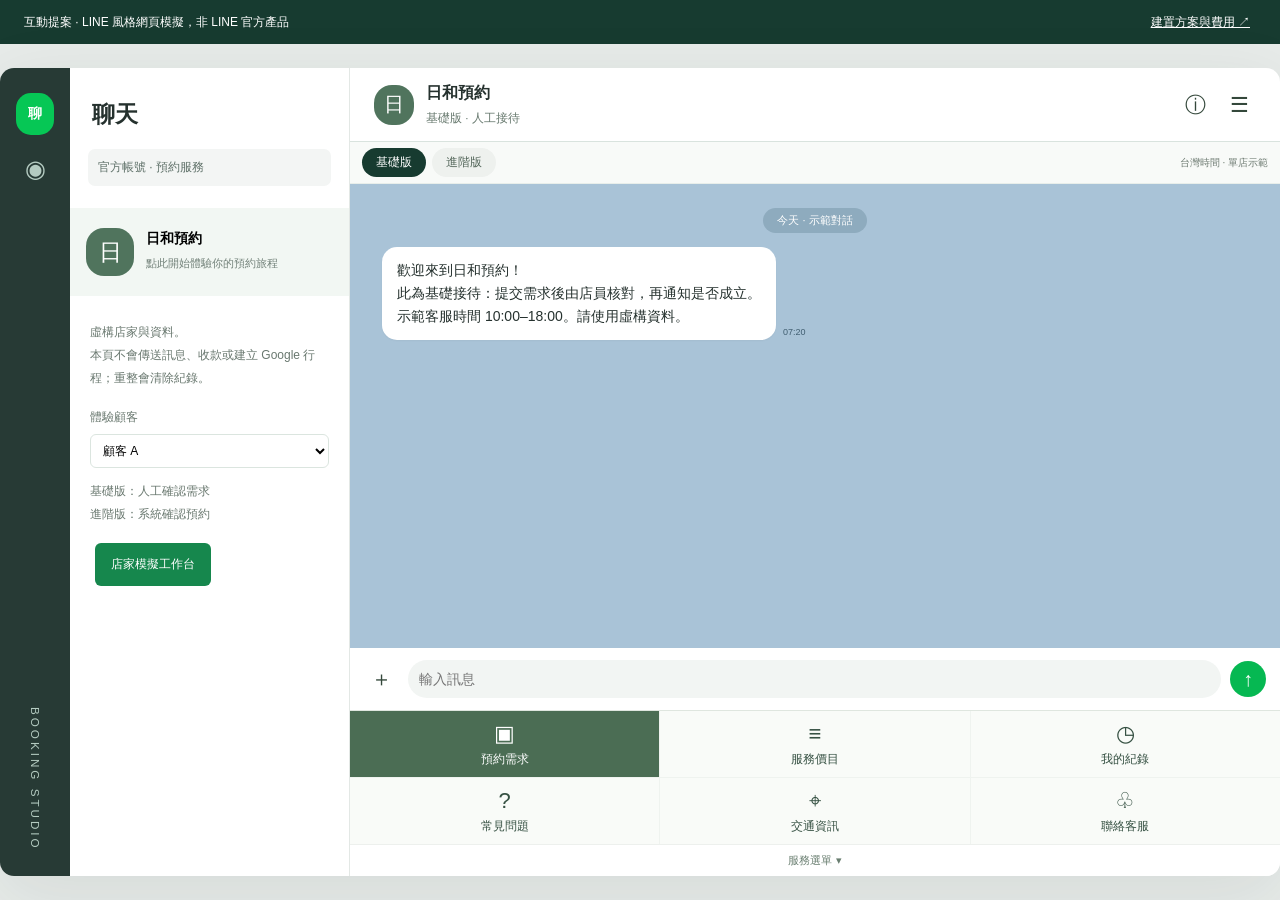
==== docs/booking-v2/index.html @ fa05d841 "Add LINE-style basic and advanced booking preview" ====
<!doctype html><html lang="zh-Hant"><head><meta charset="utf-8"><meta name="viewport" content="width=device-width,initial-scale=1"><title>日和預約｜雙版本聊天體驗</title><style>
*{box-sizing:border-box}body{margin:0;font:14px -apple-system,BlinkMacSystemFont,'Segoe UI','Microsoft JhengHei',sans-serif;color:#25312e;background:#e7ebe9}button,input,select{font:inherit}button{cursor:pointer}button:focus-visible,input:focus-visible,select:focus-visible,a:focus-visible{outline:3px solid #008c56;outline-offset:2px}button{border:0}button:disabled{opacity:.4;cursor:default}.banner{height:44px;display:flex;align-items:center;justify-content:space-between;padding:0 24px;background:#173b30;color:white;font-size:12px}.banner button{background:none;color:white;text-decoration:underline}.app{display:grid;grid-template-columns:70px 280px minmax(320px,1fr);max-width:1440px;margin:24px auto;height:calc(100dvh - 92px);min-height:550px;background:white;border-radius:14px;overflow:hidden;box-shadow:0 18px 70px #12332316}.rail{background:#273a35;display:flex;align-items:center;flex-direction:column;gap:20px;padding:25px 8px;color:#b4cbc1}.rail b{background:#06c755;border-radius:15px;color:white;padding:12px}.rail span{font-size:24px}.rail small{margin-top:auto;writing-mode:vertical-rl;letter-spacing:3px}.list{border-right:1px solid #e3e8e5;background:#fff}.list h1{font-size:23px;padding:12px 22px 0}.search{margin:18px 18px 22px;padding:10px;background:#f3f5f4;border-radius:7px;color:#5e7068;font-size:12px}.chatitem{width:100%;display:flex;gap:12px;text-align:left;padding:20px 16px;background:#f2f7f3}.avatar{display:grid;place-items:center;width:48px;height:48px;flex-shrink:0;border-radius:18px;background:#50745d;color:white;font-size:23px;font-family:serif}.chatitem strong{display:block;margin:2px 0 6px}.chatitem small{color:#718078;font-size:11px}.listnote{padding:25px 20px;color:#69786f;font-size:12px;line-height:1.9}.listnote label{display:block;margin:16px 0 6px}.listnote select{width:100%;padding:8px;border:1px solid #dbe5df;border-radius:6px;background:white}.window{min-height:0;display:flex;flex-direction:column}.head{height:74px;flex-shrink:0;border-bottom:1px solid #d9e3de;display:flex;align-items:center;gap:12px;padding:12px 24px}.head .avatar{width:40px;height:40px;font-size:20px}.head h2{font-size:16px;margin:0 0 5px}.head small{color:#67796e}.head .tools{margin-left:auto;display:flex;gap:10px}.icon{background:transparent;font-size:21px;color:#34483b;padding:7px}.back{display:none}.chat{background:#a9c3d7;flex:1;min-height:170px;overflow:auto;padding:24px 32px;display:flex;flex-direction:column;gap:14px}.date{font-size:11px;color:white;align-self:center;background:#6f8fa177;border-radius:20px;padding:5px 14px}.message{display:flex;align-items:flex-end;gap:7px;max-width:84%}.message.mine{align-self:flex-end;flex-direction:row-reverse}.bubble{border-radius:15px;background:white;padding:12px 15px;white-space:pre-wrap;line-height:1.65;overflow-wrap:anywhere;box-shadow:0 1px 2px #00000009}.mine .bubble{background:#9de77c}.stamp{font-size:9px;white-space:nowrap;color:#415f71;margin-bottom:3px}.card{padding:0;overflow:hidden;width:300px;max-width:100%}.card h3{margin:0;padding:16px 16px 6px;font-size:16px}.card p{margin:0;padding:6px 16px 16px;font-size:13px;color:#63756c}.card button{display:block;background:white;border-top:1px solid #e5ebe7;padding:12px;width:100%;color:#078743;font-weight:600}.card button:hover{background:#eff8f1}.rich{display:grid;grid-template-columns:repeat(3,1fr);background:#eff3ef;gap:1px;flex-shrink:0;border-top:1px solid #dfe6df}.rich button{background:#f9fbf8;color:#365143;min-height:66px;display:flex;flex-direction:column;align-items:center;justify-content:center;gap:4px;font-size:12px}.rich b{font-size:22px;font-weight:400}.rich button:first-child{background:#4b6d54;color:white}.rich[hidden]{display:none}.composer{display:flex;align-items:center;padding:10px 14px;gap:9px;flex-shrink:0}.composer input{flex:1;min-width:0;padding:11px;border:0;background:#f2f5f3;border-radius:22px}.send{background:#06b852;color:white;border-radius:50%;height:36px;width:36px;font-size:20px}.menutoggle{border-top:1px solid #edf0ed;background:white;color:#697e70;width:100%;padding:8px;font-size:11px}.mode{padding:6px 12px;background:#f8faf8;border-bottom:1px solid #e8eeea;display:flex;gap:6px;align-items:center;flex-shrink:0}.mode button{border-radius:20px;padding:6px 14px;background:#eef1ee;color:#53665a;font-size:12px}.mode button[aria-pressed=true]{background:#173b30;color:white}.mode span{margin-left:auto;font-size:10px;color:#6f7c73}dialog{border:0;border-radius:15px;width:min(760px,95vw);max-height:90dvh;padding:26px;box-shadow:0 20px 70px #0004}dialog::backdrop{background:#132d2866}dialog h2{font-size:22px}dialog p{line-height:1.8}dialog .close{float:right;background:#eef3ee;border-radius:50%;padding:8px 12px}.entry{border:1px solid #dce6de;padding:14px;border-radius:10px;margin:10px 0;line-height:1.8}.entry button,.primary{padding:10px 16px;border-radius:6px;background:#16874d;color:white;margin:5px}.entry .secondary{background:#e8eeea;color:#23432f}dialog form label{display:block;margin:14px 0 5px}dialog form input,dialog form select{padding:10px;width:100%;border:1px solid #becdc2;border-radius:6px}.privacy{font-size:12px;color:#63746a}table{border-collapse:collapse;width:100%;font-size:12px}td,th{text-align:left;padding:10px;border-bottom:1px solid #e0e8e3}th{background:#eff4ef}.plan-grid{display:grid;grid-template-columns:1fr 1fr;gap:12px}.plan-grid section{padding:16px;background:#f0f5f1;border-radius:10px}.plan-grid strong{font-size:24px;display:block;color:#216943}.error{color:#a33327}a{color:#08794b}@media(max-width:1050px){.app{margin:0;border-radius:0;height:calc(100dvh - 44px);grid-template-columns:58px 240px minmax(300px,1fr)}.chat{padding:18px}}@media(max-width:700px){.banner{padding:0 12px;font-size:10px}.rail,.list{display:none}.app{display:flex;min-height:0}.window{width:100%}.back{display:block}.head{padding:10px;height:64px}.chat{padding:18px 12px}.mode span{display:none}.message{max-width:92%}.rich button{min-height:63px}.plan-grid{grid-template-columns:1fr}.app.show-list .list{display:block;width:100%}.app.show-list .window{display:none}.listnote{max-width:350px}.list h1{padding-top:30px}}@media(prefers-reduced-motion:reduce){*{scroll-behavior:auto}}
</style></head><body>
<div class="banner"><span>互動提案 · LINE 風格網頁模擬，非 LINE 官方產品</span><button id="planOpen">建置方案與費用 ↗</button></div>
<main class="app"><nav class="rail" aria-label="導覽"><b>聊</b><span>◉</span><small>BOOKING STUDIO</small></nav><aside class="list"><h1>聊天</h1><div class="search">官方帳號 · 預約服務</div><button class="chatitem" id="openChat"><span class="avatar">日</span><span><strong>日和預約</strong><small>點此開始體驗你的預約旅程</small></span></button><div class="listnote">虛構店家與資料。<br>本頁不會傳送訊息、收款或建立 Google 行程；重整會清除紀錄。<label for="person">體驗顧客</label><select id="person"><option value="one">顧客 A</option><option value="two">顧客 B（測試時段衝突）</option></select><p>基礎版：人工確認需求<br>進階版：系統確認預約</p><button class="primary" id="deskOpen">店家模擬工作台</button></div></aside>
<section class="window" aria-label="日和預約聊天室"><header class="head"><button class="icon back" id="back" aria-label="返回聊天列表">‹</button><span class="avatar">日</span><div><h2>日和預約</h2><small id="subtitle">基礎版 · 人工接待</small></div><div class="tools"><button class="icon" id="infoOpen" aria-label="店家資訊">ⓘ</button><button class="icon" id="moreOpen" aria-label="更多操作">☰</button></div></header>
<div class="mode"><button id="basic" aria-pressed="true">基礎版</button><button id="advanced" aria-pressed="false">進階版</button><span>台灣時間 · 單店示範</span></div>
<div id="chat" class="chat" role="log" aria-live="polite"></div>
<form id="composer" class="composer"><button type="button" class="icon" id="attach" aria-label="附件說明">＋</button><input id="message" aria-label="輸入訊息" placeholder="輸入訊息" maxlength="500" autocomplete="off"><button class="send" aria-label="傳送訊息">↑</button></form>
<div class="rich" id="rich"><button data-text="立即預約"><b>▣</b><span id="bookLabel">預約需求</span></button><button data-text="服務與價目表"><b>≡</b>服務價目</button><button data-text="我的預約"><b>◷</b>我的紀錄</button><button data-text="常見問題"><b>?</b>常見問題</button><button data-text="交通資訊"><b>⌖</b>交通資訊</button><button data-text="真人協助"><b>♧</b>聯絡客服</button></div><button class="menutoggle" id="menuToggle" aria-expanded="true">服務選單 ▾</button></section></main>
<dialog id="modal"><button class="close" id="closeModal" aria-label="關閉">✕</button><div id="modalBody"></div></dialog>
<script>
// Browser-only demonstration. No network, credentials, or production booking data.
const services=[{id:'basic',name:'基礎護理',minutes:60,price:800},{id:'deep',name:'深層放鬆',minutes:90,price:1200},{id:'consult',name:'服務諮詢',minutes:30,price:0}];
const drafts={},bookings=[],cases=[],preferences={};let serial=0;
const localDate=(d)=>new Intl.DateTimeFormat('sv-SE',{timeZone:'Asia/Taipei',year:'numeric',month:'2-digit',day:'2-digit'}).format(d);
const txt=text=>({type:'text',text});
const card=(title,body,buttons=[])=>({type:'flex',contents:{type:'bubble',body:{contents:[{text:title},{text:body}]},footer:{contents:buttons.map(([label,data])=>({action:{label,data}}))}}});
const serviceMenu=()=>card('日和預約｜離線示範','選擇服務開始；所有資料僅存在此分頁，重新載入即清除。',services.map(s=>[`${s.name} · NT$${s.price}`,`service:${s.id}`]));
const available=(s,start,exclude)=>start>Date.now()+120*60000&&!bookings.some(b=>b.id!==exclude&&b.status==='confirmed'&&start<b.start+(b.minutes+15)*60000&&start+(s.minutes+15)*60000>b.start);
function dateMenu(d){return card('選擇日期','示範營業時間 10:00–18:00，服務後保留 15 分鐘。',Array.from({length:7},(_,i)=>{const day=localDate(new Date(Date.now()+(i+1)*86400000));return[day,`date:${d.token}:${day}`];}));}
function slotMenu(d,day){const s=services.find(x=>x.id===d.serviceId);const options=[];for(let minute=600;minute+s.minutes+15<=1080;minute+=30){const time=`${String(Math.floor(minute/60)).padStart(2,'0')}:${String(minute%60).padStart(2,'0')}`;const start=Date.parse(`${day}T${time}:00+08:00`);if(available(s,start,d.bookingId))options.push([time,`slot:${d.token}:${start}`]);}return card('選擇時段',day,options.length?options:[['重新選日期',`dates:${d.token}`]]);}
function offlineEvent(data){
 const who=data.person;let messages=[];let d=drafts[who];const text=(data.text||'').trim();const parts=(data.postback||'').split(':');const action=parts[0];
 const owned=id=>bookings.find(b=>b.id===id&&b.owner===who);
 const fail=()=>messages=[txt('此操作已失效，請重新查詢或開始預約。')];
 if(text==='主選單'||text==='立即預約'||text==='服務與價目表'){delete drafts[who];messages=[serviceMenu()];}
 else if(text==='我的預約'){messages=bookings.filter(b=>b.owner===who).map(b=>card(b.status==='confirmed'?'我的預約':'已取消',`${b.service}\n${new Date(b.start).toLocaleString('zh-TW',{timeZone:'Asia/Taipei',hour12:false})}\n預約人：${b.name}\nNT$${b.price} · ${b.id}`,b.status==='confirmed'?[["改期",`edit:${b.id}`],["取消預約",`cancel:${b.id}`]]:[]));if(!messages.length)messages=[txt('目前沒有預約。點選「立即預約」開始。')];}
 else if(text==='真人協助'){cases.push({id:++serial,owner:who,status:'待處理',message:'要求真人協助'});messages=[txt('已建立示範協助案件。可繼續輸入需求，並至店家工作台查看；此離線版不會通知真人。')];}
 else if(text==='交通資訊')messages=[txt('日和示範店｜此為虛構地點，正式使用前請填入店家地址。')];
 else if(text==='停止提醒'||text==='開啟提醒'){preferences[who]=text==='開啟提醒';messages=[txt(`${text}（只切換示範偏好，不會發送通知）`)];}
 else if(action==='service'){const s=services.find(s=>s.id===parts[1]);if(!s)fail();else{d=drafts[who]={serviceId:s.id,state:'date',token:String(++serial)};messages=[dateMenu(d)];}}
 else if(action==='edit'){const b=owned(parts[1]);if(!b||b.status!=='confirmed')fail();else if(b.start-Date.now()<86400000)messages=[txt('距開始不足 24 小時，請聯絡店家協助。')];else{d=drafts[who]={serviceId:b.serviceId,state:'date',token:String(++serial),bookingId:b.id,name:b.name};messages=[dateMenu(d)];}}
 else if(action==='cancel'||action==='remove'){const b=owned(parts[1]);if(!b||b.status!=='confirmed')fail();else if(b.start-Date.now()<86400000)messages=[txt('距開始不足 24 小時，請聯絡店家協助。')];else if(action==='cancel')messages=[card('確認取消',`確定取消 ${b.service}？`,[['確認取消',`remove:${b.id}`]])];else{b.status='cancelled';delete drafts[who];messages=[txt('預約已取消，時段已釋出。')];}}
 else if(['dates','date','slot','confirm'].includes(action)){
  if(!d||parts[1]!==d.token)fail();
  else if(action==='dates'){d.state='date';messages=[dateMenu(d)];}
  else if(action==='date'){const day=parts[2];const delta=Date.parse(`${day}T10:00:00+08:00`)-Date.now();if(!/^\d{4}-\d{2}-\d{2}$/.test(day)||delta<0||delta>8*86400000)fail();else{d.day=day;d.state='slot';messages=[slotMenu(d,day)];}}
  else if(action==='slot'){const start=Number(parts[2]),s=services.find(s=>s.id===d.serviceId);if(d.state!=='slot'||localDate(new Date(start))!==d.day||!available(s,start,d.bookingId))messages=[txt('此時段已不可預約，請重新選擇。')];else{d.start=start;d.state=d.name?'review':'name';messages=d.name?review(d):[txt('請輸入虛構預約姓名（1 至 40 字）。')];}}
  else if(action==='confirm'){const s=services.find(s=>s.id===d.serviceId);const old=d.bookingId?owned(d.bookingId):null;if(d.state!=='review')fail();else if(d.bookingId&&(!old||old.status!=='confirmed'||old.start-Date.now()<86400000))fail();else if(!available(s,d.start,d.bookingId))messages=[txt('此時段剛被預約，請重新選擇；原預約仍保留。'),dateMenu(d)];else{const b={id:old?.id??`DEMO-${++serial}`,owner:who,serviceId:s.id,service:s.name,minutes:s.minutes,price:s.price,start:d.start,name:d.name,status:'confirmed'};if(old)Object.assign(old,b);else bookings.push(b);delete drafts[who];messages=[card('預約已成立',`${b.service}\n${new Date(b.start).toLocaleString('zh-TW',{timeZone:'Asia/Taipei'})}\nNT$${b.price}\n編號 ${b.id}`)];}}
 }
 else if(d?.state==='name'&&text){if(text.length>40)messages=[txt('姓名請使用 1 至 40 字。')];else{d.name=text;d.state='review';messages=review(d);}}
 else if(text){const c=cases.findLast(c=>c.owner===who&&c.status==='待處理');if(c){c.message+='\n'+text;messages=[txt('已記錄示範需求，可至店家工作台查看。')];}else messages=[txt('請使用選單開始預約，或選擇「我的預約」、「真人協助」。')];}
 d=drafts[who];const latest=bookings.filter(b=>b.owner===who).at(-1);return{messages,preview:{draft:d?{...d,service:services.find(s=>s.id===d.serviceId)?.name}:null,latest}};
}
function review(d){const s=services.find(s=>s.id===d.serviceId);return[card('確認預約',`${s.name} · ${s.minutes} 分鐘 · NT$${s.price}\n${new Date(d.start).toLocaleString('zh-TW',{timeZone:'Asia/Taipei'})}\n預約人：${d.name}\n開始前 24 小時可改期或取消。確認只建立此分頁的示範紀錄。`,[['確認建立',`confirm:${d.token}`]])];}

let mode='basic',who='one';const logs=new Map(),requests=[],handoff=new Set(),consented=new Set();let reqCounter=0;
const chat=document.querySelector('#chat'),modal=document.querySelector('#modal'),body=document.querySelector('#modalBody');
const el=(tag,text,cls)=>{const n=document.createElement(tag);if(text!==undefined)n.textContent=text;if(cls)n.className=cls;return n;};
const key=()=>mode+who;const time=()=>new Date().toLocaleTimeString('zh-TW',{hour:'2-digit',minute:'2-digit',hour12:false,timeZone:'Asia/Taipei'});
function push(message,mine=false,target=key()){if(!logs.has(target))logs.set(target,[]);logs.get(target).push({message,mine});if(target===key())draw();}
function draw(){chat.replaceChildren(el('div','今天 · 示範對話','date'));for(const item of logs.get(key())??[]){const wrap=el('div',undefined,'message'+(item.mine?' mine':''));const bubble=el('div',undefined,'bubble');const m=item.message;if(m.type==='text')bubble.textContent=m.text;else{bubble.classList.add('card');bubble.append(el('h3',m.contents.body.contents[0].text),el('p',m.contents.body.contents[1].text));for(const b of m.contents.footer?.contents??[]){const bt=el('button',b.action.label);bt.onclick=()=>send({postback:b.action.data},b.action.label);bubble.append(bt);}}wrap.append(bubble,el('small',time(),'stamp'));chat.append(wrap);}chat.scrollTop=chat.scrollHeight;}
function show(title){body.replaceChildren(el('h2',title));if(!modal.open)modal.showModal();}
function button(text,fn,parent=body,cls='primary'){const b=el('button',text,cls);b.onclick=fn;parent.append(b);return b;}
function welcome(){if(logs.has(key()))return draw();push(txt(`歡迎來到日和預約！\n${mode==='basic'?'此為基礎接待：提交需求後由店員核對，再通知是否成立。':'此為進階預約：選擇服務與可用時段，確認後才建立示範預約。'}\n示範客服時間 10:00–18:00。請使用虛構資料。`));}
function switchMode(next){mode=next;document.querySelector('#basic').setAttribute('aria-pressed',String(mode==='basic'));document.querySelector('#advanced').setAttribute('aria-pressed',String(mode==='advanced'));document.querySelector('#subtitle').textContent=mode==='basic'?'基礎版 · 人工接待':'進階版 · 自助預約';document.querySelector('#bookLabel').textContent=mode==='basic'?'預約需求':'立即預約';welcome();}
function requestForm(){show('預約需求表 · 外部表單模擬');body.append(el('p','此表單不查詢即時空位、不保留時段；送出後需由店家人工確認。','privacy'));const f=el('form');for(const [id,label,type] of [['reqName','姓名（請用虛構姓名）','text'],['reqDate','希望日期','date'],['reqTime','希望時段','time']]){const l=el('label',label);l.htmlFor=id;const input=el('input');input.id=id;input.type=type;input.required=true;if(type==='date')input.min=localDate(new Date());if(type==='text')input.maxLength=40;f.append(l,input);}const label=el('label','服務項目');label.htmlFor='reqService';const s=el('select');s.id='reqService';for(const svc of services){const o=el('option',`${svc.name} · NT$${svc.price}`);o.value=svc.id;s.append(o);}f.append(label,s,el('p','送出表示同意將這些虛構資料用於本頁需求演示。重整即清除，沒有第三方傳輸。','privacy'));const submit=el('button','送出需求','primary');f.append(submit);const owner=who;f.onsubmit=e=>{e.preventDefault();if(!f.reportValidity())return;const name=f.querySelector('#reqName').value.trim();if(!name)return;const r={id:'REQ-'+(++reqCounter),owner,name,date:f.querySelector('#reqDate').value,time:f.querySelector('#reqTime').value,service:services.find(x=>x.id===s.value).name,status:'待人工確認'};requests.push(r);modal.close();push(txt(`需求 ${r.id} 已收到，待人工確認。\n${r.service}／${r.date} ${r.time}\n尚未保留時段，尚未成立預約。`),false,'basic'+owner);};body.append(f);}
function send(data,label){const text=data.text??'';push(txt(label??text),true);if(handoff.has(key())&&!['我的預約','主選單','結束人工協助'].includes(text)&&!data.postback){push(txt('示範客服已接手，留言已保留在此分頁。可到店家工作台結束接管。'));return;}
 if(text==='結束人工協助'){handoff.delete(key());push(txt('已結束示範接管，恢復選單服務。'));return;}
 if(text==='真人協助'){handoff.add(key());push(txt('已進入真人協助示範，後續一般訊息不再觸發自動 FAQ。\n示範工作台可結束接管；本頁不會通知真實店員。'));return;}
 if(text==='常見問題'){push(txt('服務時間示範為每日 10:00–18:00。\n基礎版由店員確認空位及改取消；進階版可在開始前 24 小時自行改取消。\n本頁不收訂金、不提供付款或限時鎖位。'));return;}
 if(mode==='basic'){if(text==='立即預約'){push(card('提交預約需求','開啟需求表，選擇希望日期與時段；空位由店員核對。',[['填寫需求表','request']]));}else if(data.postback==='request')requestForm();else if(text==='我的預約'){const rows=requests.filter(r=>r.owner===who);push(txt(rows.length?rows.map(r=>`${r.id}｜${r.service}\n${r.date} ${r.time}｜${r.status}`).join('\n\n'):'目前沒有需求紀錄。'));}else if(text==='服務與價目表')push(txt(services.map(s=>`${s.name}｜${s.minutes} 分鐘｜NT$${s.price}`).join('\n')+'\n價格皆為示範，實際由店家確認。'));else if(text==='交通資訊')push(txt('日和示範店，非真實營業地點。正式版提供核准地址、營業時間與地圖連結。'));else push(txt('請點下方選單查看資訊或提交需求；需要改期取消請點「聯絡客服」，由店員核對。'));return;}
 if((text==='立即預約'||text==='服務與價目表')&&!consented.has(who)){const owner=who;show('預約資料說明');body.append(el('p','本頁只使用虛構姓名與示範預約。資料存在此分頁，重整即清除，不傳送 LINE 或 Google。正式服務須另提供經營主體、用途、保存期限及刪除聯絡窗口。'));button('了解，開始選擇服務',()=>{consented.add(owner);modal.close();offlineEvent({person:owner,text:'立即預約'}).messages.forEach(m=>push(m));});return;}
 try{offlineEvent({...data,person:who}).messages.forEach(m=>push(m));}catch{push(txt('操作已失效，請從「立即預約」重新開始。'));}}
function desk(){show('店家模擬工作台');body.append(el('p','這是示範控制，不是 LINE 官方管理介面。基礎版由人員自行核對外部排程；點選確認不會替你自動查空位。','privacy'));for(const r of requests){const box=el('section',undefined,'entry');box.append(el('strong',r.id+' · '+r.status),el('p',`${r.name}｜${r.service}\n${r.date} ${r.time}`));if(r.status==='待人工確認'){button('已人工核對，確認成立',()=>{r.status='店員已確認';push(txt(`【店員模擬回覆】${r.id} 已人工確認成立：${r.service}，${r.date} ${r.time}。`),false,'basic'+r.owner);desk();},box);button('無法安排',()=>{r.status='無法安排';push(txt(`【店員模擬回覆】${r.id} 無法安排，請聯絡店員選擇其他時段。`),false,'basic'+r.owner);desk();},box,'primary secondary');}body.append(box);}for(const b of bookings){body.append(el('div',`${b.id} · ${b.service} · ${b.name}\n${new Date(b.start).toLocaleString('zh-TW',{timeZone:'Asia/Taipei'})} · ${b.status==='confirmed'?'已成立':'已取消'}`,'entry'));}if(!requests.length&&!bookings.length)body.append(el('p','目前沒有紀錄。'));for(const k of handoff)button('結束接管：'+k,()=>{handoff.delete(k);push(txt('【店員模擬】已結束人工協助，恢復自助操作。'),false,k);desk();});}
function plan(){show('基礎版與進階版');const g=el('div',undefined,'plan-grid');for(const [title,hours,content] of [['基礎接待','24–36 小時','OA 原生資訊／歡迎／FAQ／選單 → 外部需求表 → 人工核對 → 人工通知。'],['進階預約','加建 64–104 小時','Messaging API → 驗簽收件箱 → 交易與時段資料庫 → 回覆；提醒與日曆獨立選配。']]){const s=el('section');s.append(el('h3',title),el('strong',hours),el('p',content));g.append(s);}body.append(g,el('p','沿用既有程式，假設 NT$1,500／小時、未稅。進階核心加建 NT$96,000–156,000；基礎＋進階共 88–140 小時。平台、訂閱、訊息與金流另計。'));const table=el('table');for(const row of [['進階核心工作','工時','費用 NT$'],['Provider／環境／API','12–20','18,000–30,000'],['預約交易與改取消','24–36','36,000–54,000'],['工作台與客服接管','12–20','18,000–30,000'],['事件生命週期／驗收／維運','16–28','24,000–42,000'],['選配：前一天提醒','8–16','12,000–24,000'],['選配：日曆單向同步','8–16','12,000–24,000']]){const tr=el('tr');row.forEach(v=>tr.append(el('td',v)));table.append(tr);}body.append(table,el('p','工時不含審核與補件等待。藍盾、CP、LIFF、MINI App、LAP 與 LINE POINTS 是獨立選型，不是預約核心前提。此展示並未實作真實推播、付款或身分驗證。','privacy'));}
document.querySelectorAll('[data-text]').forEach(b=>b.onclick=()=>send({text:b.dataset.text}));document.querySelector('#composer').onsubmit=e=>{e.preventDefault();const input=document.querySelector('#message');if(input.value.trim()){send({text:input.value.trim()});input.value='';}};
document.querySelector('#person').onchange=e=>{who=e.target.value;welcome();};document.querySelector('#basic').onclick=()=>switchMode('basic');document.querySelector('#advanced').onclick=()=>switchMode('advanced');document.querySelector('#planOpen').onclick=plan;document.querySelector('#deskOpen').onclick=desk;document.querySelector('#closeModal').onclick=()=>modal.close();document.querySelector('#infoOpen').onclick=()=>{show('日和預約 · 示範商家');body.append(el('p','服務時間 10:00–18:00。服務、價格與地址均為示範；請勿填入真實個資。此頁模擬 LINE 常見聊天操作，實際 LINE 顯示依手機版本而異。'));};document.querySelector('#moreOpen').onclick=()=>{show('更多操作');button('店家模擬工作台',desk);button('建置方案與費用',plan);button('停止提醒（進階版偏好示範）',()=>{modal.close();if(mode==='advanced')send({text:'停止提醒'});else push(txt('基礎版沒有自動提醒排程。'));});button('結束人工協助',()=>{modal.close();send({text:'結束人工協助'});});button('切換示範顧客 A／B',()=>{who=who==='one'?'two':'one';document.querySelector('#person').value=who;modal.close();welcome();});};document.querySelector('#attach').onclick=()=>{show('附件');body.append(el('p','此展示只支援文字與預約卡片，不上傳照片或檔案。正式 Bot 收到圖片／貼圖時會依已設定規則處理。'));};document.querySelector('#menuToggle').onclick=e=>{const rich=document.querySelector('#rich');rich.hidden=!rich.hidden;e.target.setAttribute('aria-expanded',String(!rich.hidden));e.target.textContent='服務選單 '+(rich.hidden?'▴':'▾');};document.querySelector('#back').onclick=()=>document.querySelector('.app').classList.add('show-list');document.querySelector('#openChat').onclick=()=>document.querySelector('.app').classList.remove('show-list');welcome();

</script>
</body></html>
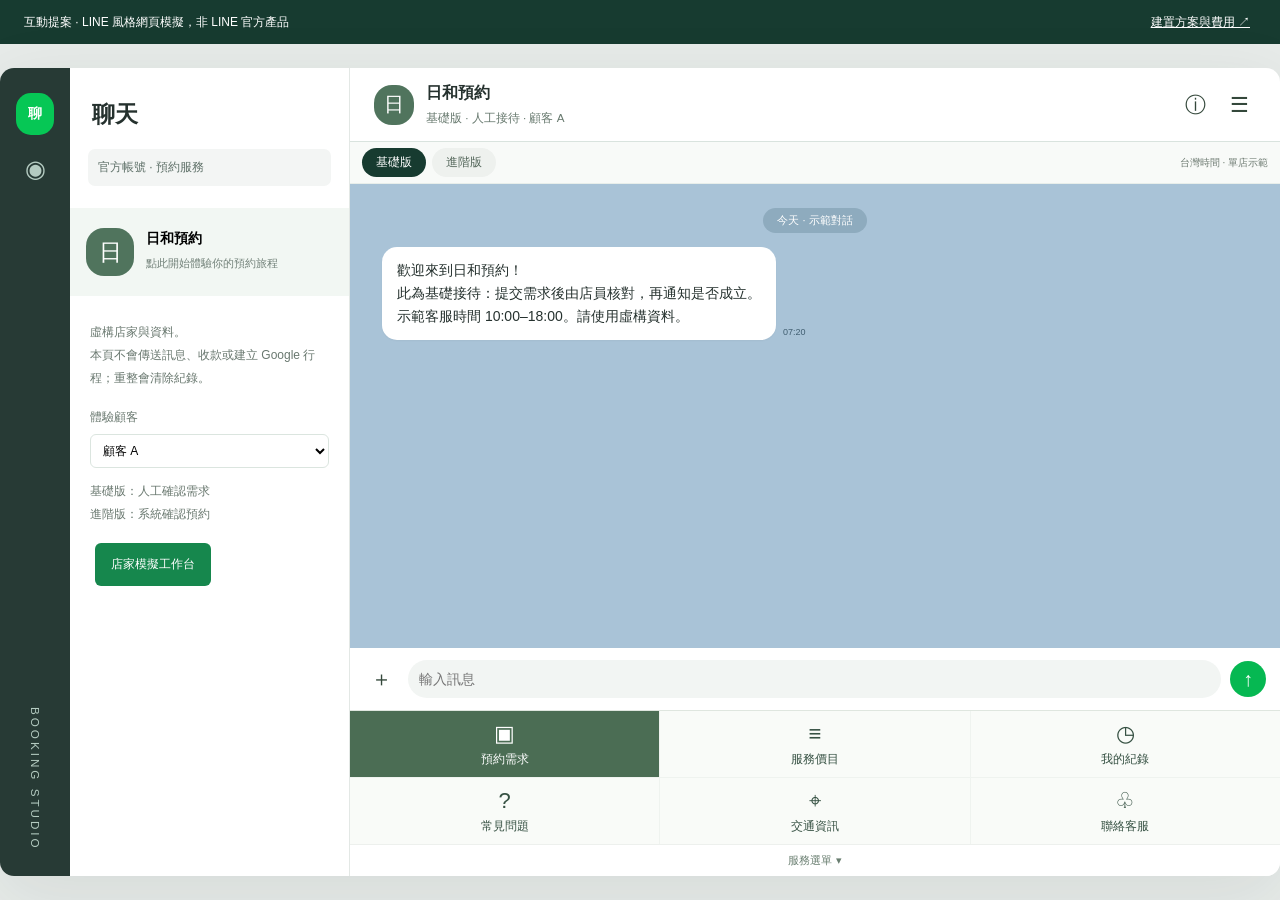
==== commit ab501f04: "Add booking build-plan calculator and manual chat preview" ====
--- a/docs/booking-v2/index.html
+++ b/docs/booking-v2/index.html
@@ -68,5 +68,60 @@
 document.querySelectorAll('[data-text]').forEach(b=>b.onclick=()=>send({text:b.dataset.text}));document.querySelector('#composer').onsubmit=e=>{e.preventDefault();const input=document.querySelector('#message');if(input.value.trim()){send({text:input.value.trim()});input.value='';}};
 document.querySelector('#person').onchange=e=>{who=e.target.value;welcome();};document.querySelector('#basic').onclick=()=>switchMode('basic');document.querySelector('#advanced').onclick=()=>switchMode('advanced');document.querySelector('#planOpen').onclick=plan;document.querySelector('#deskOpen').onclick=desk;document.querySelector('#closeModal').onclick=()=>modal.close();document.querySelector('#infoOpen').onclick=()=>{show('日和預約 · 示範商家');body.append(el('p','服務時間 10:00–18:00。服務、價格與地址均為示範；請勿填入真實個資。此頁模擬 LINE 常見聊天操作，實際 LINE 顯示依手機版本而異。'));};document.querySelector('#moreOpen').onclick=()=>{show('更多操作');button('店家模擬工作台',desk);button('建置方案與費用',plan);button('停止提醒（進階版偏好示範）',()=>{modal.close();if(mode==='advanced')send({text:'停止提醒'});else push(txt('基礎版沒有自動提醒排程。'));});button('結束人工協助',()=>{modal.close();send({text:'結束人工協助'});});button('切換示範顧客 A／B',()=>{who=who==='one'?'two':'one';document.querySelector('#person').value=who;modal.close();welcome();});};document.querySelector('#attach').onclick=()=>{show('附件');body.append(el('p','此展示只支援文字與預約卡片，不上傳照片或檔案。正式 Bot 收到圖片／貼圖時會依已設定規則處理。'));};document.querySelector('#menuToggle').onclick=e=>{const rich=document.querySelector('#rich');rich.hidden=!rich.hidden;e.target.setAttribute('aria-expanded',String(!rich.hidden));e.target.textContent='服務選單 '+(rich.hidden?'▴':'▾');};document.querySelector('#back').onclick=()=>document.querySelector('.app').classList.add('show-list');document.querySelector('#openChat').onclick=()=>document.querySelector('.app').classList.remove('show-list');welcome();
 
+// 2026-09-29: proposal and customer-service interaction enhancements.
+const buildPlan={
+ basic:[
+  ['B1 需求與所有權',4,6,'確認單店、服務價格與時長、營業公休、取消規則、個資用途及帳號權限。','交付：核准需求清單與權限名單。'],
+  ['B2 原生 OA 配置',6,8,'建立商家資訊、歡迎與固定 FAQ；區分原生自動回覆及人工客服。','驗收：加入好友、關鍵字及未知文字，不重複回覆。'],
+  ['B3 選單與需求表',8,12,'六格圖文選單連到資訊、外部需求表及客服；設申請編號與個資告知。','驗收：需求送出標示待人工確認；店員以編號核對聊天對象。'],
+  ['B4 測試與交接',6,10,'iOS／Android 逐入口測試；演練人工確認、拒絕、改期及取消。','交付：操作文件、帳號素材清冊及驗收紀錄。']
+ ],
+ advanced:[
+  ['A1 帳號與 API 基礎',12,20,'客戶 Provider／Channel → HTTPS 驗簽 → 持久收件 → 事件去重與路由；完成選單圖片及綁定。','驗收：偽造簽名拒絕；空、多筆、未知及重送事件安全處理。'],
+  ['A2 預約交易',24,36,'服務 → 日期 → 空位 → 姓名 → 確認交易；本人查詢、改期、取消、業務去重。','驗收：搶位僅一筆成功；改期失敗保留原單，取消釋出空位。'],
+  ['A3 工作台與客服接管',12,20,'基本管理登入與授權、預約列表、客服案件、接管／恢復及操作稽核。','驗收：越權被拒絕，人工接手時不重複自動回覆。'],
+  ['A4 上線驗收與維運',16,28,'follow／unfollow／再加入、unsend、隱私保存刪除、回覆錯誤、額度、備份復原與憑證輪替。','驗收：iOS／Android 真機流程、重送與失敗演練、維運交接。']
+ ],
+ options:[
+  ['預約前提醒',8,16,'需 A1＋A2；排程、停止偏好、去重與失敗紀錄。Push 用量另計。'],
+  ['Google 日曆單向同步',8,16,'需 A1＋A2 與客戶授權；建立、更新、取消、重試對帳。不含反向占位。'],
+  ['訂金與限時保留',60,96,'需 A2＋A3；單一金流、付款去重、到期釋出與退款對帳。金流費另計。'],
+  ['多員工／資源排班',32,56,'需 A2＋A3；班表、請假、指定資源及衝突檢查。限單店。'],
+  ['LIFF 預約頁',24,40,'需 A1＋A2；Login、伺服器身分驗證、表單與手機測試。核心不重收。'],
+  ['AI 知識客服',48,80,'需 A3 與核准知識；拒答、轉人工、評估及成本限制。模型用量另計。'],
+  ['多角色後台',24,40,'在 A3 基本授權上增建角色範圍及越權測試；不重收基本登入。'],
+  ['營運報表',16,24,'需 A2＋A3；預約、取消、未到、日期篩選及 CSV；先定義登錄責任。']
+ ]
+};
+const currency=n=>'NT$'+n.toLocaleString('zh-TW');
+function plan(){
+ show('建置方案與費用 · 2026-09-29 核對版');
+ body.append(el('p','基礎版由店員確認需求；進階版在交易保存成功後才成立預約。下列為沿用既有程式、單店單資源的規劃估值，未稅，非固定報價。'));
+ for(const [version,title,description] of [['basic','基礎版｜24–36 小時','OA 原生資訊與 FAQ → 外部需求表 → 人工查排程 → 人工確認。'],['advanced','進階版｜加建 64–104 小時','LINE → Webhook 驗簽／持久收件 → 去重與路由 → 預約交易資料庫 → 回覆。']]){
+  body.append(el('h3',title),el('p',description));
+  for(const [name,min,max,work,accept] of buildPlan[version]){const d=el('details',undefined,'entry');d.append(el('summary',`${name} · ${min}–${max} 小時${version==='advanced'?' · '+currency(min*1500)+'–'+currency(max*1500):''}`),el('p',work),el('p',accept,'privacy'));body.append(d);}
+ }
+ body.append(el('p','順序：B1 → B2／B3 → B4；進階先 A1，再 A2 與 A3 整合，最後 A4。單人每日投入 6 小時：基礎約 4–6 工作日，進階核心約 11–18 工作日。審核、補件與客戶回覆等待另計。'));
+ body.append(el('h3','進階選配費用試算'));
+ const baseLabel=el('label');const base=el('input');base.type='checkbox';baseLabel.append(base,document.createTextNode(' 連同基礎版建置（同時薪預算換算）'));body.append(baseLabel);
+ const inputs=[];
+ buildPlan.options.forEach(([name,min,max,note],i)=>{const box=el('section',undefined,'entry');const l=el('label');const input=el('input');input.type='checkbox';input.dataset.option=String(i);l.append(input,document.createTextNode(` ${name}｜${min}–${max} 小時｜${currency(min*1500)}–${currency(max*1500)}`));box.append(l,el('p',note,'privacy'));body.append(box);inputs.push(input);});
+ const result=el('div',undefined,'entry');result.setAttribute('role','status');result.setAttribute('aria-live','polite');body.append(result);
+ function calculate(){let low=64,high=104;const selected=[];inputs.forEach((input,i)=>{if(input.checked){const [name,min,max]=buildPlan.options[i];low+=min;high+=max;selected.push(name);}});if(base.checked){low+=24;high+=36;}result.replaceChildren(el('h3',base.checked?'基礎＋進階＋選配預算':'進階核心＋選配增量預算'),el('strong',`${low}–${high} 小時｜${currency(low*1500)}–${currency(high*1500)}（未稅）`),el('p',`按每日 6 小時：約 ${Math.ceil(low/6)}–${Math.ceil(high/6)} 工作日。\n已選：${selected.length?selected.join('、'):'只有進階核心'}。`));}
+ base.onchange=calculate;inputs.forEach(x=>x.onchange=calculate);calculate();
+ body.append(el('p','單價假設 NT$1,500／小時。選配共用工作在正式報價扣除；此處為工時相加的預算試算。LINE 方案、訊息用量、雲端、金流及模型費另計。藍盾／CP、MINI App、LAP、POINTS 另案選型。','privacy'));
+ body.append(el('h3','展示與正式交付的界線'),el('p','本頁是 LINE 風格的獨立網頁模擬，並非 LINE App。基本需求查詢、店家工作台與顧客切換是展示控制。真實 API、身分驗證、雲端保存、跨使用者併發、推播、付款及日曆同步都須正式建置及驗收；選取加購項目只改試算，不啟用功能。','privacy'));
+}
+// Expose customer context on narrow screens.
+const drawOriginal=draw;
+draw=function(){drawOriginal();document.querySelector('#subtitle').textContent=(mode==='basic'?'基礎版 · 人工接待':'進階版 · 自助預約')+' · 顧客 '+(who==='one'?'A':'B');};
+const deskOriginal=desk;
+desk=function(){deskOriginal();for(const k of handoff){const box=el('section',undefined,'entry');box.append(el('h3','客服對話：'+(k.startsWith('basic')?'基礎版':'進階版')+'／顧客 '+(k.endsWith('one')?'A':'B')));for(const item of (logs.get(k)??[]).filter(x=>x.mine).slice(-5))box.append(el('p','顧客：'+item.message.text));const form=el('form');const input=el('input');input.placeholder='輸入店員示範回覆';input.setAttribute('aria-label','店員示範回覆 '+k);input.required=true;input.maxLength=500;const submit=el('button','傳送店員回覆','primary');form.append(input,submit);form.onsubmit=e=>{e.preventDefault();if(input.value.trim()){push(txt('【店員模擬】'+input.value.trim()),false,k);input.value='';desk();}};box.append(form);body.append(box);}};
+document.querySelector('#deskOpen').onclick=desk;
+// Generic text stays in the chat without repeated bot acknowledgements during handoff.
+const sendOriginal=send;
+send=function(data,label){if(handoff.has(key())&&data.text&&!['我的預約','主選單','結束人工協助','真人協助'].includes(data.text)){push(txt(label??data.text),true);return;}sendOriginal(data,label);};
+draw();
+
 </script>
 </body></html>
